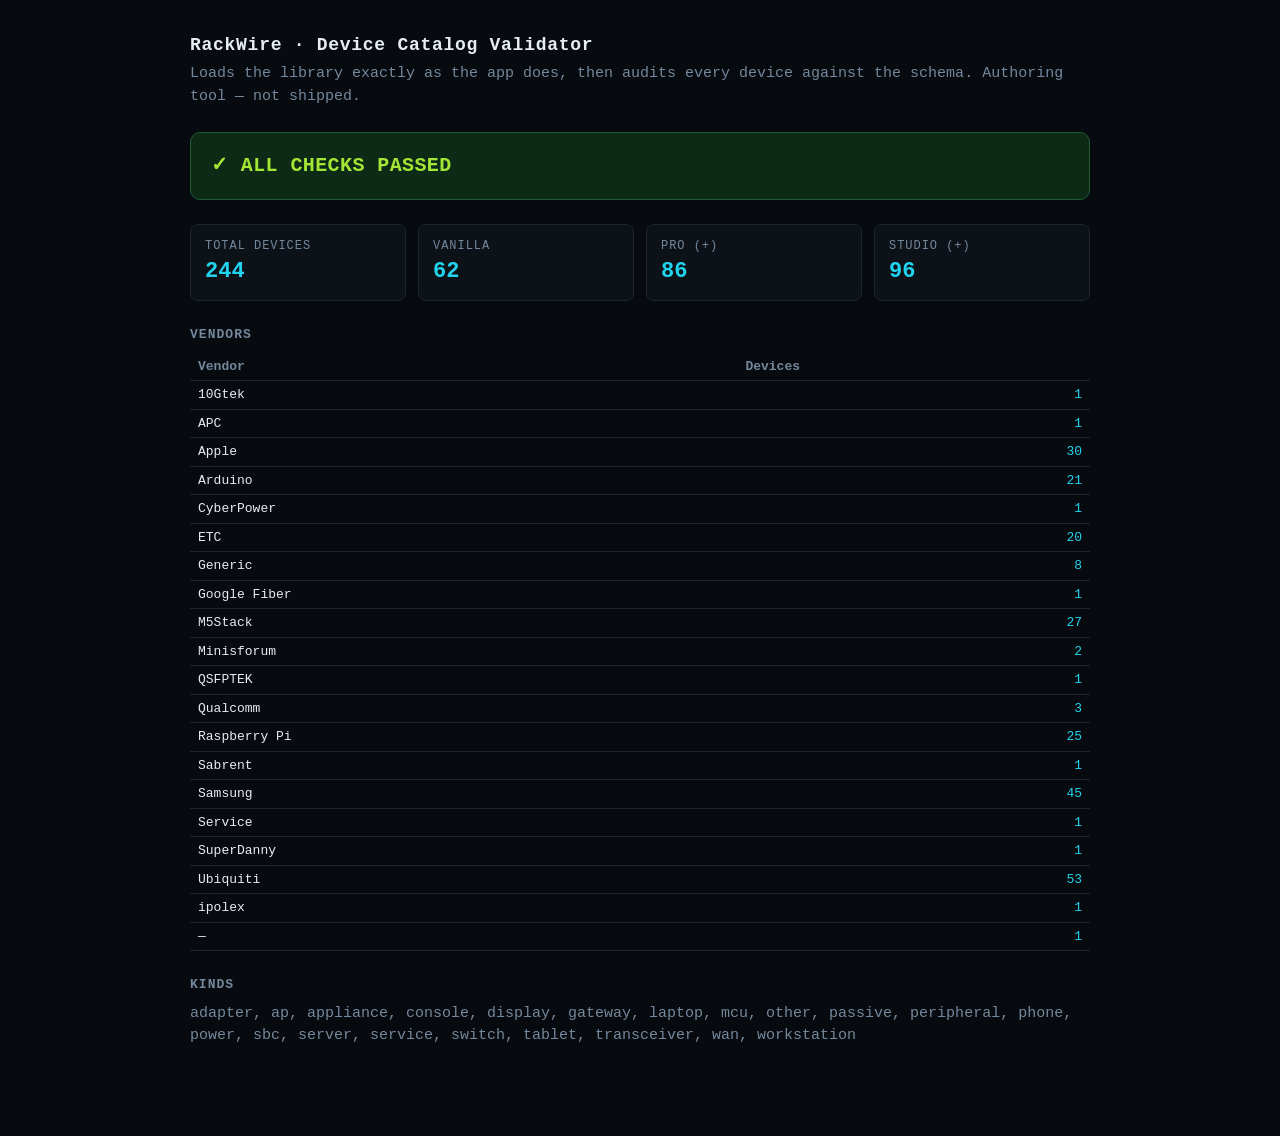
==== devices/validate.html @ da716cd1 "feat(devices): reusable catalog-authoring toolkit — SPEC, validator, recipe Growing the native devic" ====
<!doctype html>
<html lang="en">
<head>
<meta charset="utf-8">
<meta name="viewport" content="width=device-width, initial-scale=1">
<title>RackWire — Device Catalog Validator</title>
<!--
  Device-catalog validator (authoring tool, NOT part of the shipped app).
  Open this file directly in a browser (file:// is fine). It loads the library
  engine, every devices/*.js module in the SAME order as index.html, then the
  shared checker (validate-core.js), and renders a pass/fail report.

  Keep the <script> list below in lock-step with index.html: when you add a
  vendor module, add its tag in BOTH files. See devices/SPEC.md.
-->
<style>
  :root { color-scheme: dark; }
  body { margin: 0; background: #070A0E; color: #E6EDF3;
         font: 15px/1.5 ui-monospace, SFMono-Regular, Menlo, Consolas, monospace; }
  main { max-width: 900px; margin: 0 auto; padding: 32px 20px 64px; }
  h1 { font-size: 18px; letter-spacing: .04em; margin: 0 0 4px; }
  .sub { color: #74889D; margin: 0 0 24px; }
  .banner { padding: 18px 20px; border-radius: 10px; font-size: 20px; font-weight: 700;
            letter-spacing: .02em; margin: 0 0 24px; }
  .pass { background: #0d2a17; color: #A3E635; border: 1px solid #1f5b32; }
  .fail { background: #2c0f12; color: #ff6b74; border: 1px solid #6b1f26; }
  .stats { display: grid; grid-template-columns: repeat(auto-fit, minmax(150px, 1fr));
           gap: 12px; margin: 0 0 24px; }
  .card { background: #0d1219; border: 1px solid #1b2531; border-radius: 8px; padding: 12px 14px; }
  .card .k { color: #74889D; font-size: 12px; text-transform: uppercase; letter-spacing: .08em; }
  .card .v { font-size: 22px; font-weight: 700; color: #22D3EE; }
  h2 { font-size: 13px; text-transform: uppercase; letter-spacing: .08em; color: #74889D;
       margin: 24px 0 8px; }
  ul.errs { list-style: none; margin: 0; padding: 0; }
  ul.errs li { background: #17090b; border-left: 3px solid #ff6b74; padding: 6px 12px;
               margin: 0 0 4px; border-radius: 0 4px 4px 0; white-space: pre-wrap; }
  table { width: 100%; border-collapse: collapse; font-size: 13px; }
  th, td { text-align: left; padding: 4px 8px; border-bottom: 1px solid #1b2531; }
  th { color: #74889D; font-weight: 600; }
  td.n { text-align: right; color: #22D3EE; }
</style>
</head>
<body>
<main>
  <h1>RackWire · Device Catalog Validator</h1>
  <p class="sub">Loads the library exactly as the app does, then audits every device against the schema. Authoring tool — not shipped.</p>
  <div id="out">Loading…</div>
</main>

<!-- Library engine, then each vendor module in index.html order, then the checker. -->
<script src="../device-library.js"></script>
<script src="generic.js"></script>
<script src="ubiquiti.js"></script>
<script src="apple.js"></script>
<script src="samsung.js"></script>
<script src="raspberry-pi.js"></script>
<script src="qualcomm-arduino.js"></script>
<script src="m5stack.js"></script>
<script src="eos.js"></script>
<script src="minisforum.js"></script>
<script src="validate-core.js"></script>

<script>
/* Render the RW.validate() result into the page and mirror it to the console. */
(function () {
  var out = document.getElementById('out');
  var esc = function (s) { return String(s).replace(/[&<>]/g, function (c) {
    return { '&': '&amp;', '<': '&lt;', '>': '&gt;' }[c]; }); };

  if (!window.RW || typeof window.RW.validate !== 'function') {
    out.innerHTML = '<div class="banner fail">Could not load the library — check the &lt;script&gt; paths.</div>';
    return;
  }

  var r = window.RW.validate();
  var s = r.stats;

  var vendorsRows = Object.keys(s.vendors).sort().map(function (v) {
    return '<tr><td>' + esc(v) + '</td><td class="n">' + s.vendors[v] + '</td></tr>';
  }).join('');

  var html = '';
  html += '<div class="banner ' + (r.ok ? 'pass' : 'fail') + '">' +
          (r.ok ? '✓ ALL CHECKS PASSED' : '✗ ' + r.errors.length + ' VALIDATION ERROR(S)') + '</div>';

  html += '<div class="stats">' +
    '<div class="card"><div class="k">Total devices</div><div class="v">' + s.total + '</div></div>' +
    '<div class="card"><div class="k">Vanilla</div><div class="v">' + s.flavors.vanilla + '</div></div>' +
    '<div class="card"><div class="k">Pro (+)</div><div class="v">' + s.flavors.pro + '</div></div>' +
    '<div class="card"><div class="k">Studio (+)</div><div class="v">' + s.flavors.studio + '</div></div>' +
    '</div>';

  if (!r.ok) {
    html += '<h2>Errors</h2><ul class="errs">' +
      r.errors.map(function (e) { return '<li>' + esc(e) + '</li>'; }).join('') + '</ul>';
  }

  html += '<h2>Vendors</h2><table><thead><tr><th>Vendor</th><th class="n">Devices</th></tr></thead><tbody>' +
          vendorsRows + '</tbody></table>';

  html += '<h2>Kinds</h2><p class="sub">' + esc(s.kinds.join(', ')) + '</p>';

  out.innerHTML = html;

  /* Console mirror, so a headless/DevTools run gets the same verdict. */
  if (r.ok) { console.log('ALL CHECKS PASSED — ' + s.total + ' devices'); }
  else { console.error(r.errors.length + ' validation error(s):'); r.errors.forEach(function (e) { console.error('  - ' + e); }); }
})();
</script>
</body>
</html>
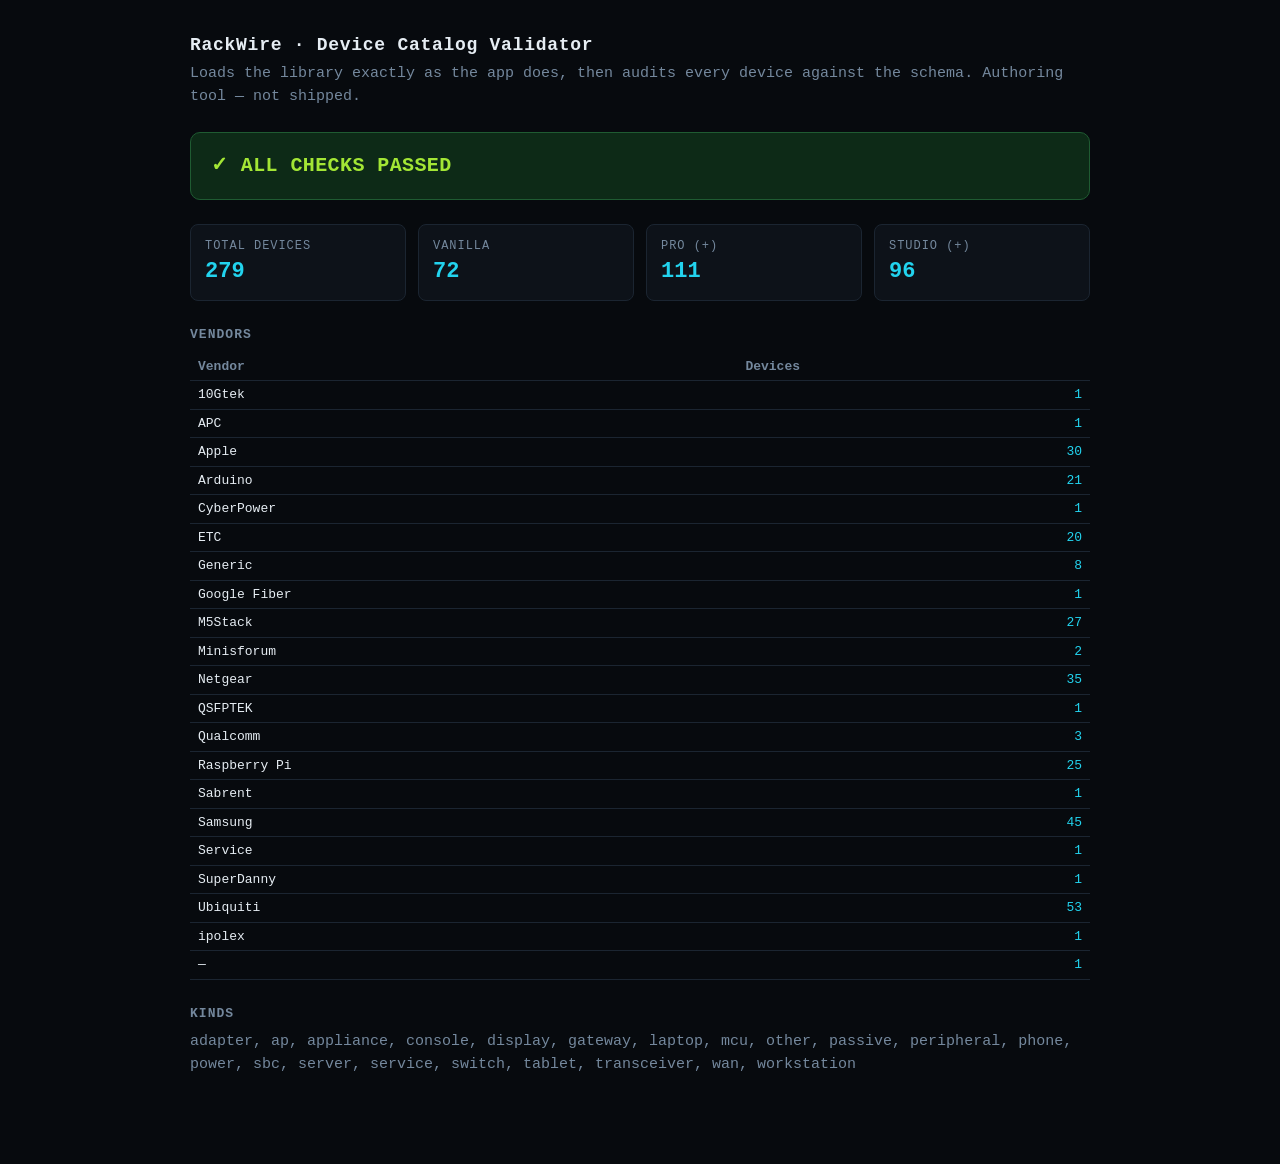
==== commit 9c4a9d0c: "feat(devices): add Netgear vendor module (35 devices) via SPEC recipe First catalog expansion author" ====
--- a/devices/validate.html
+++ b/devices/validate.html
@@ -51,6 +51,7 @@
 <script src="../device-library.js"></script>
 <script src="generic.js"></script>
 <script src="ubiquiti.js"></script>
+<script src="netgear.js"></script>
 <script src="apple.js"></script>
 <script src="samsung.js"></script>
 <script src="raspberry-pi.js"></script>
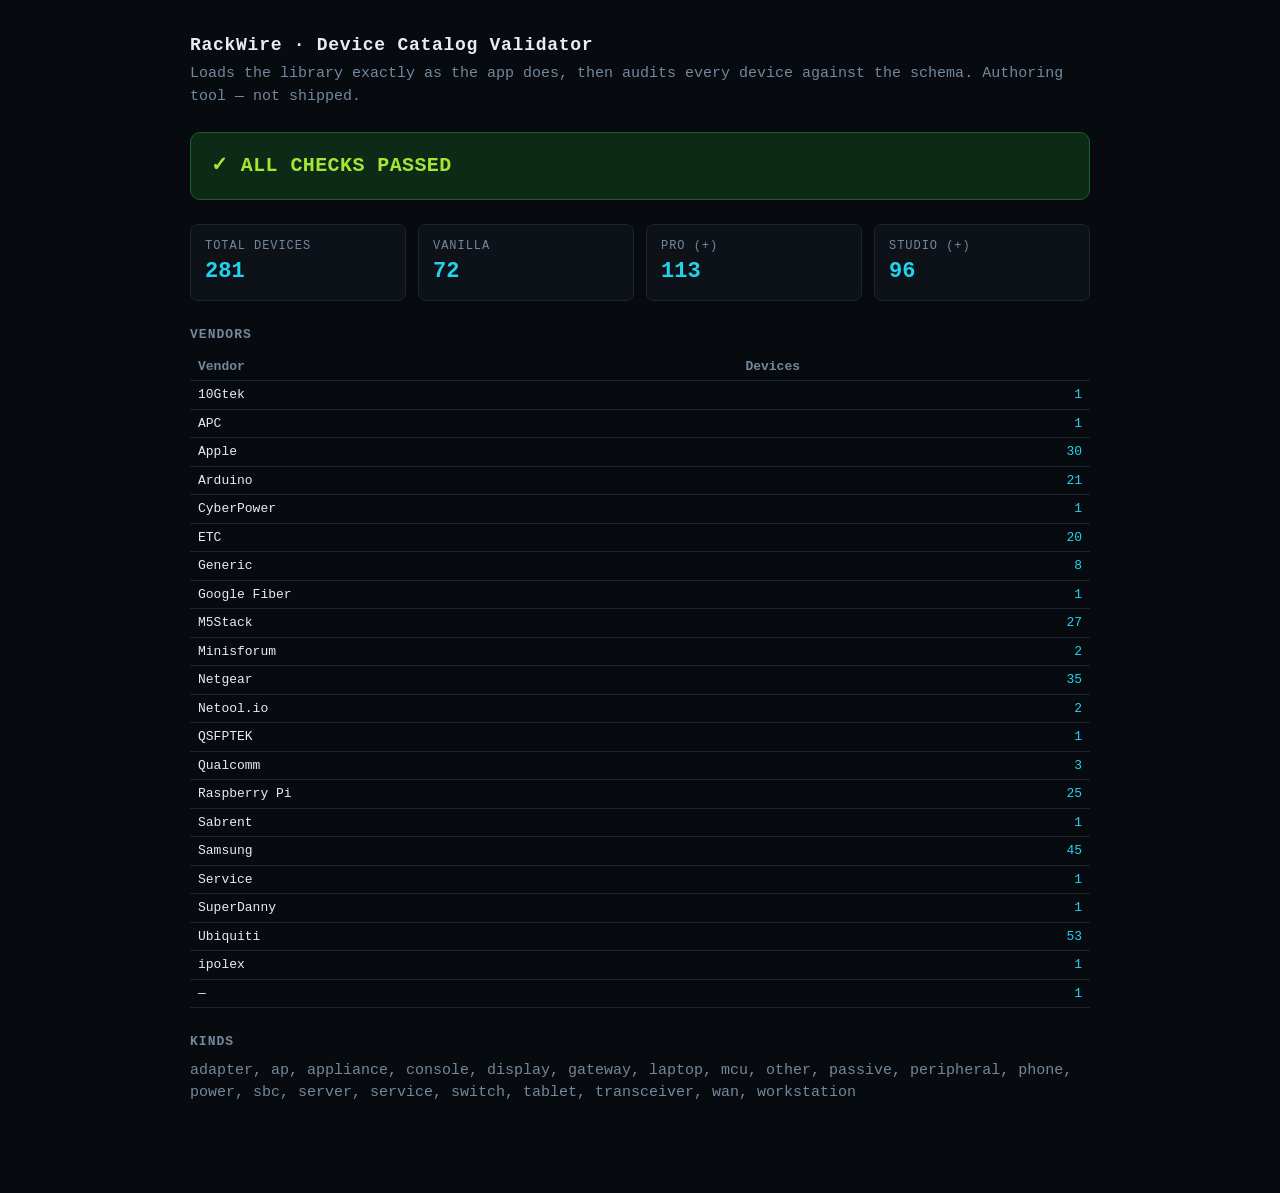
==== commit dd66d93b: "feat(devices): add Netool.io vendor module (2 devices) via SPEC recipe Netool.io's full current line" ====
--- a/devices/validate.html
+++ b/devices/validate.html
@@ -52,6 +52,7 @@
 <script src="generic.js"></script>
 <script src="ubiquiti.js"></script>
 <script src="netgear.js"></script>
+<script src="netool.js"></script>
 <script src="apple.js"></script>
 <script src="samsung.js"></script>
 <script src="raspberry-pi.js"></script>
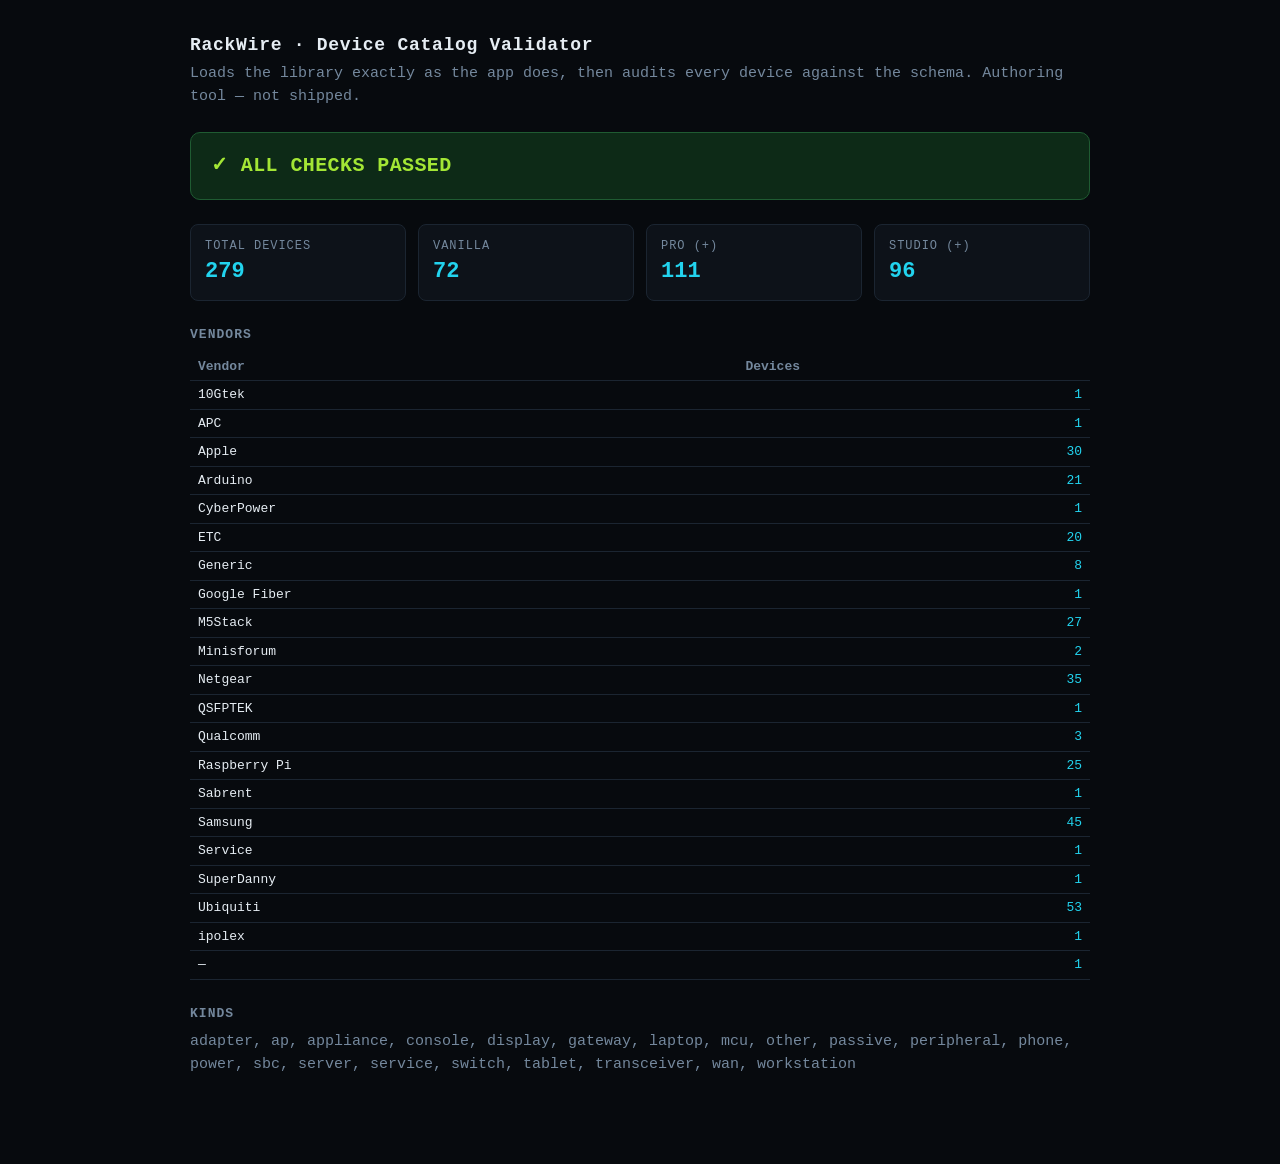
==== commit d6bdd1cc: "Merge pull request 'feat/devices-netgear' (#9) from feat/devices-netgear into main Reviewed-on: http" ====
--- a/devices/validate.html
+++ b/devices/validate.html
@@ -52,7 +52,6 @@
 <script src="generic.js"></script>
 <script src="ubiquiti.js"></script>
 <script src="netgear.js"></script>
-<script src="netool.js"></script>
 <script src="apple.js"></script>
 <script src="samsung.js"></script>
 <script src="raspberry-pi.js"></script>
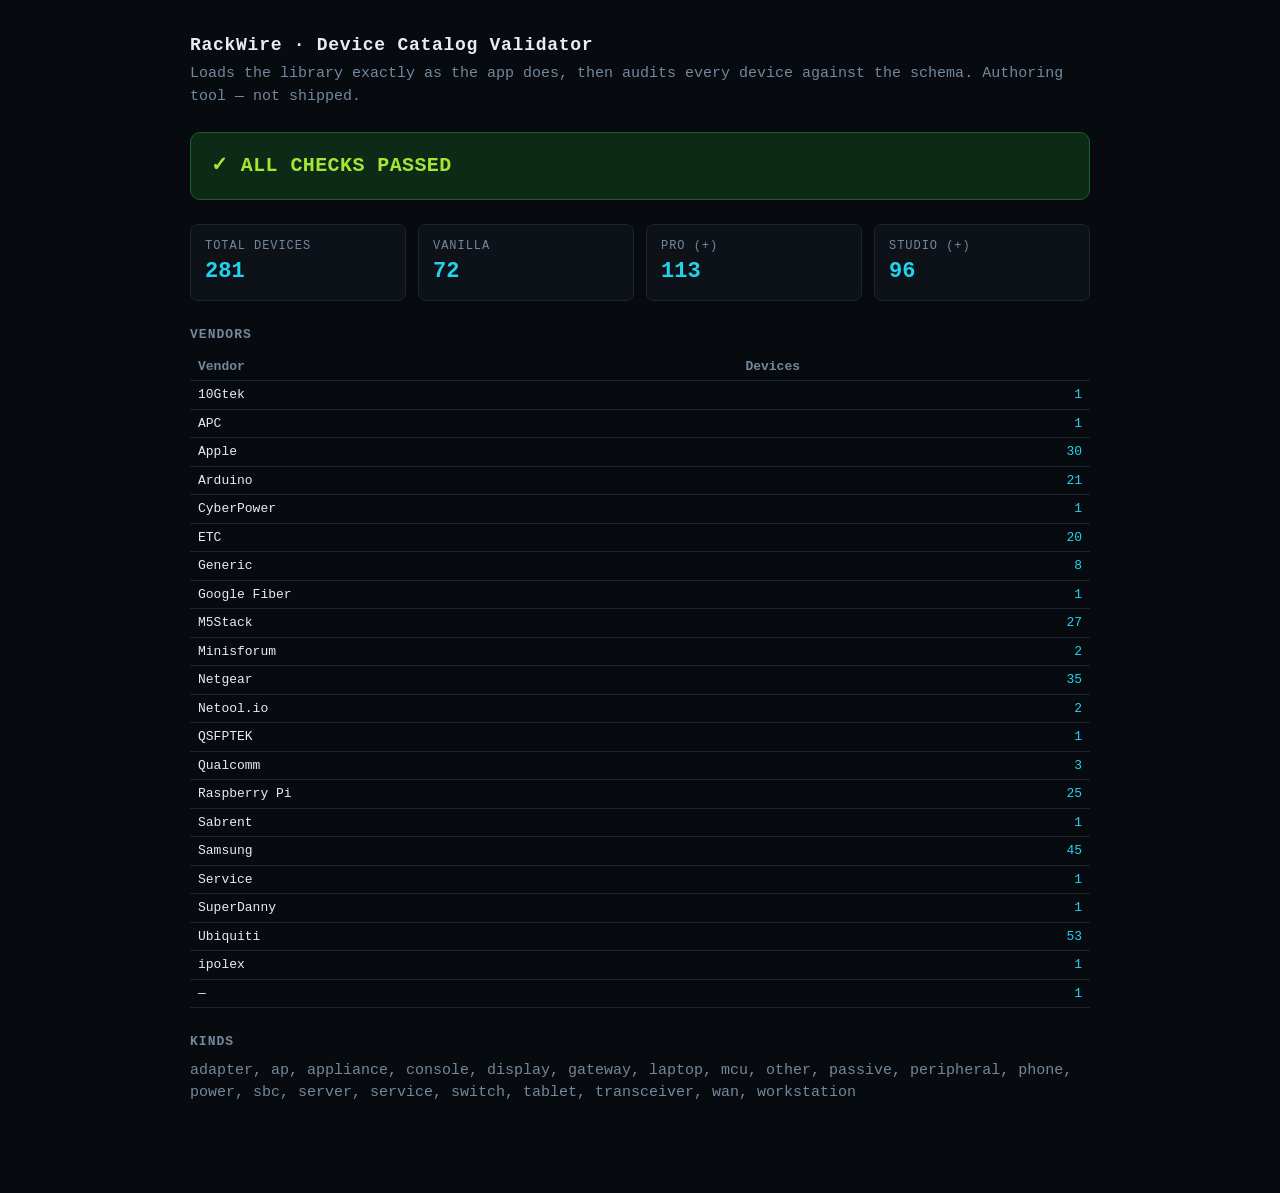
==== commit 5f29f590: "Merge pull request 'feat/devices-netool' (#10) from feat/devices-netool into main Reviewed-on: http:" ====
--- a/devices/validate.html
+++ b/devices/validate.html
@@ -52,6 +52,7 @@
 <script src="generic.js"></script>
 <script src="ubiquiti.js"></script>
 <script src="netgear.js"></script>
+<script src="netool.js"></script>
 <script src="apple.js"></script>
 <script src="samsung.js"></script>
 <script src="raspberry-pi.js"></script>
